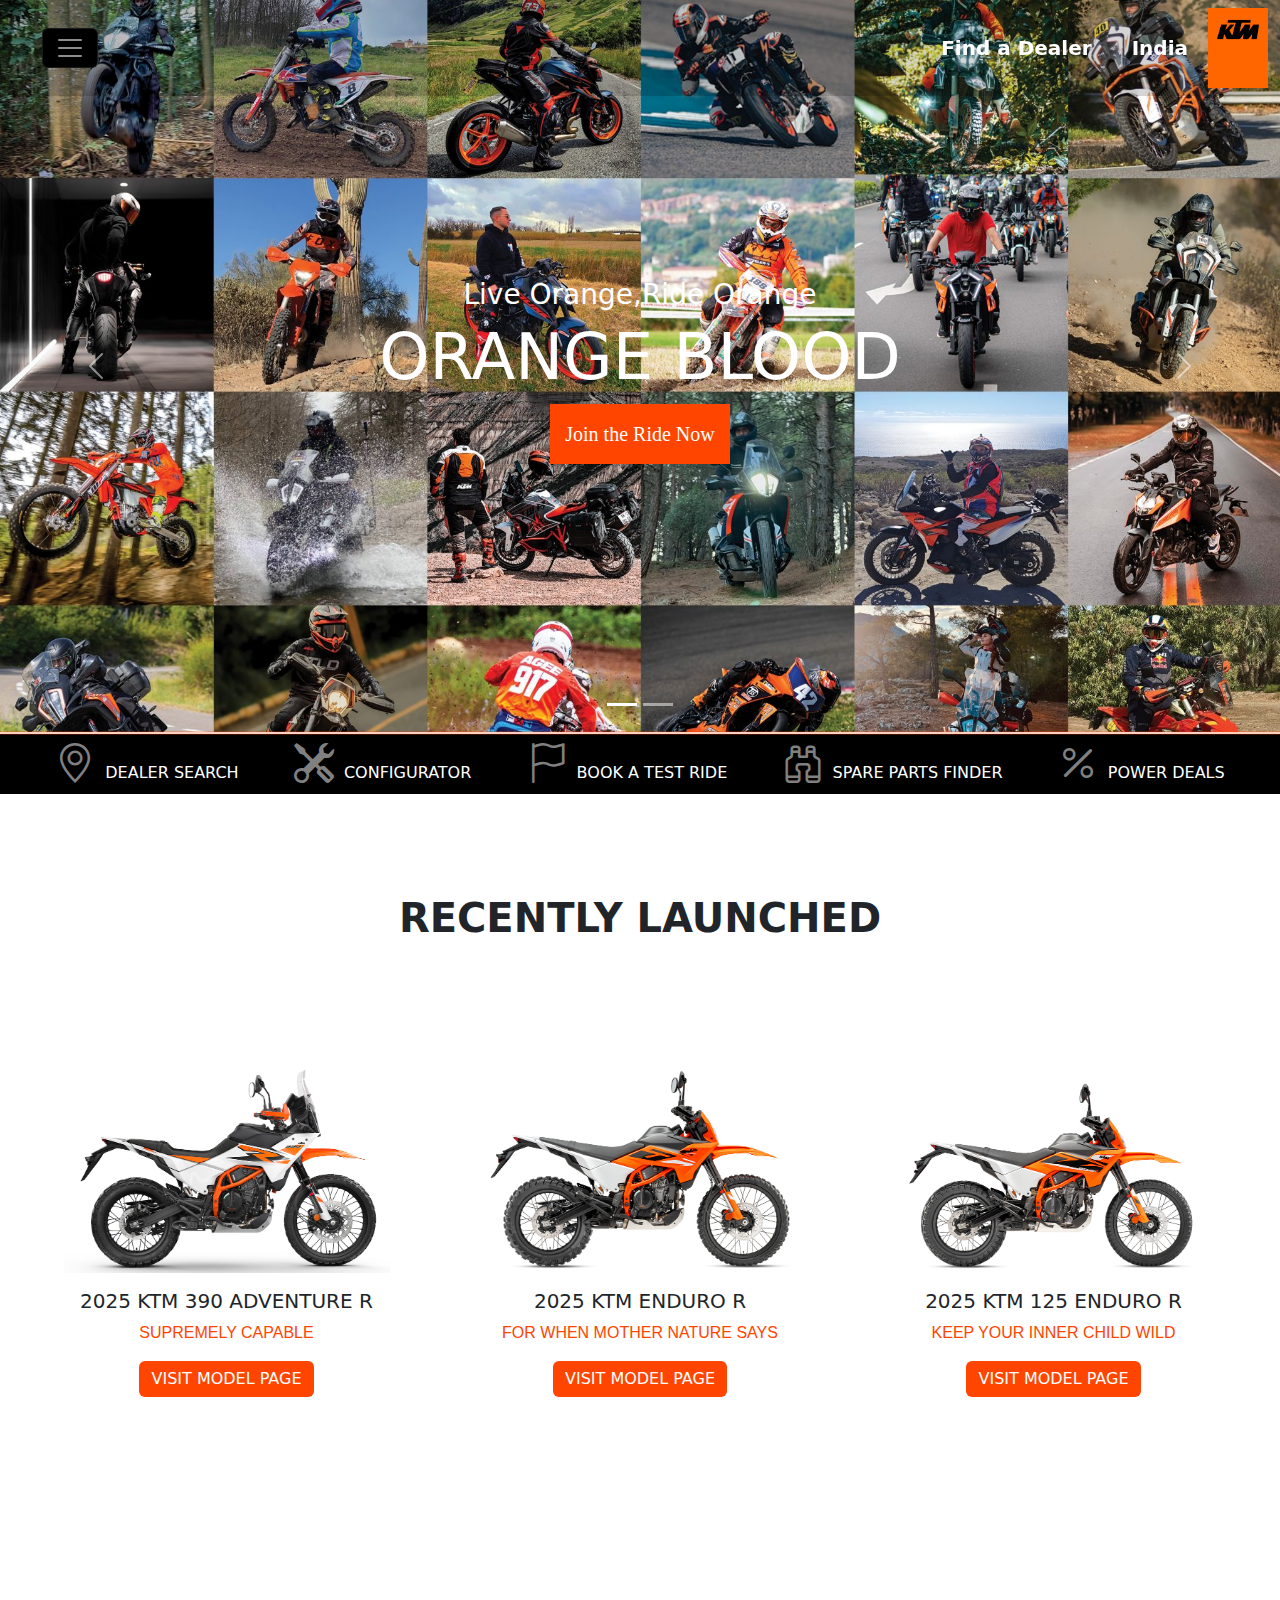
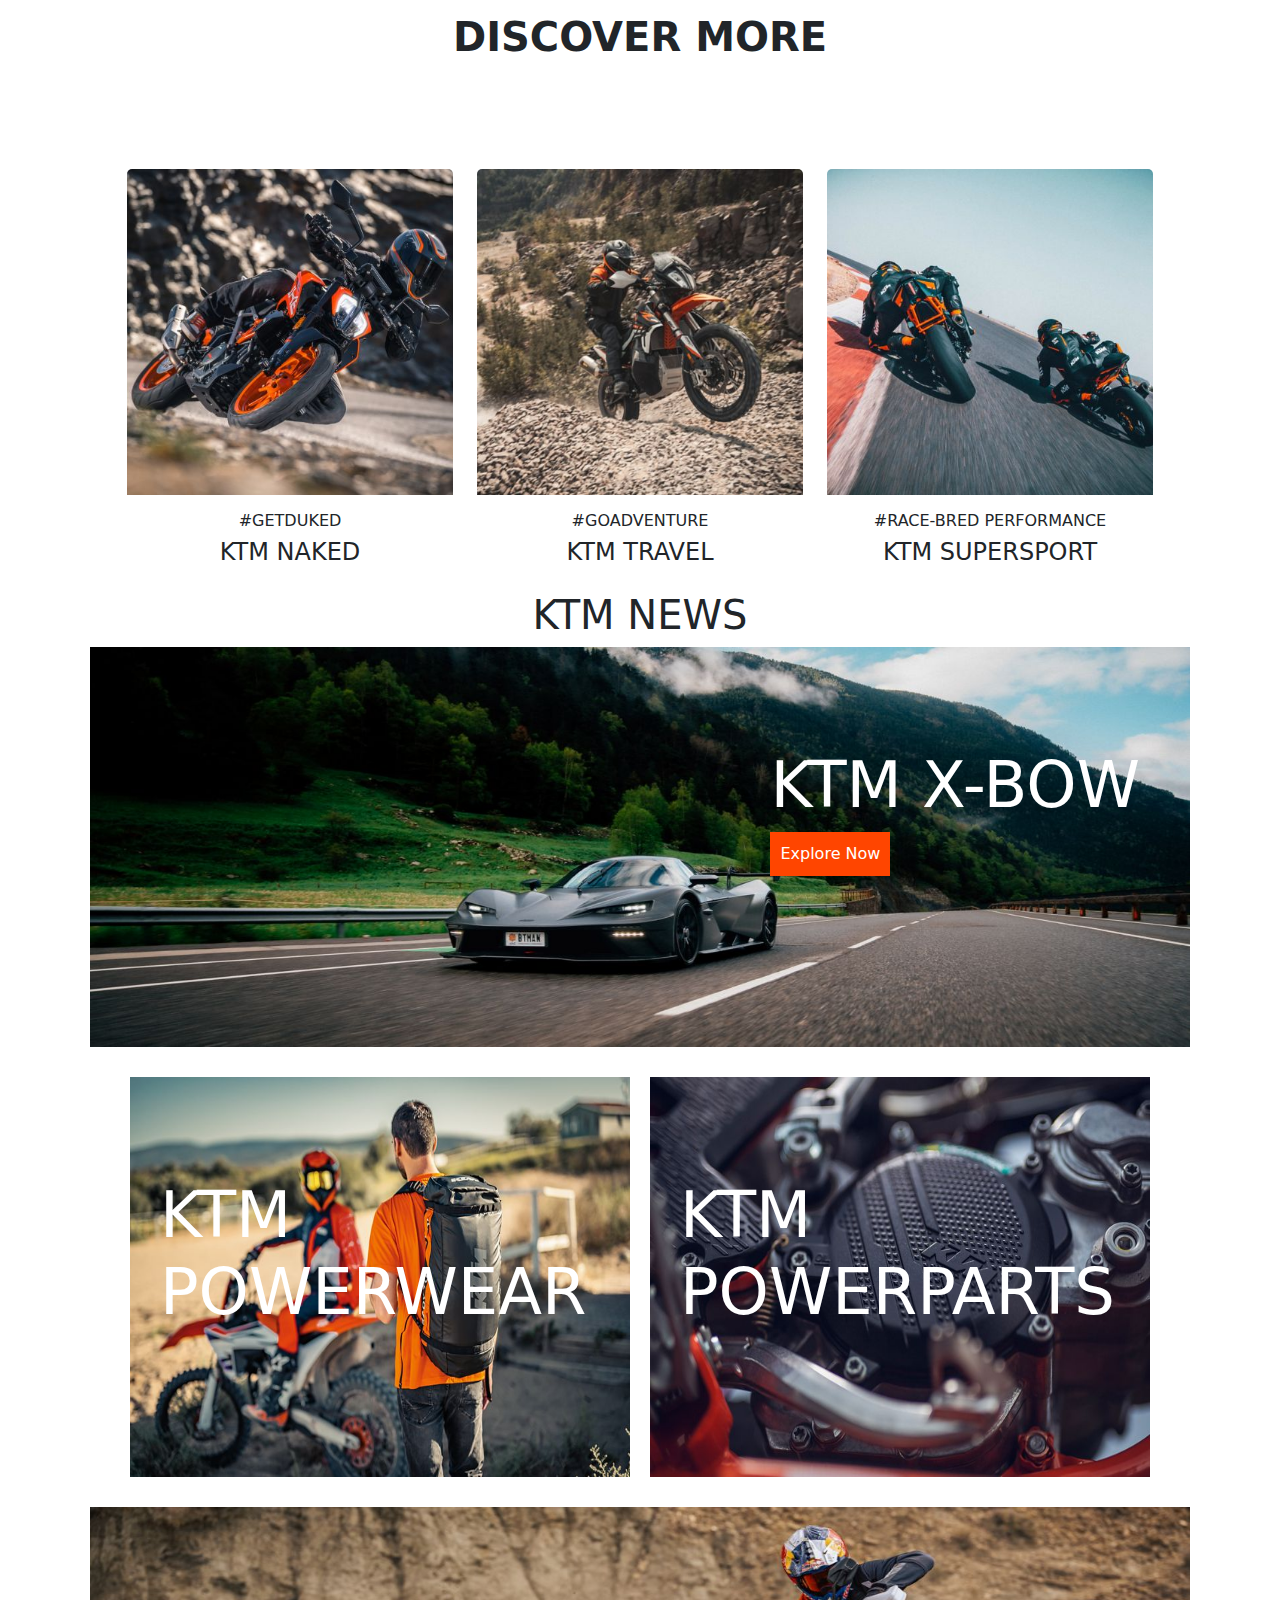
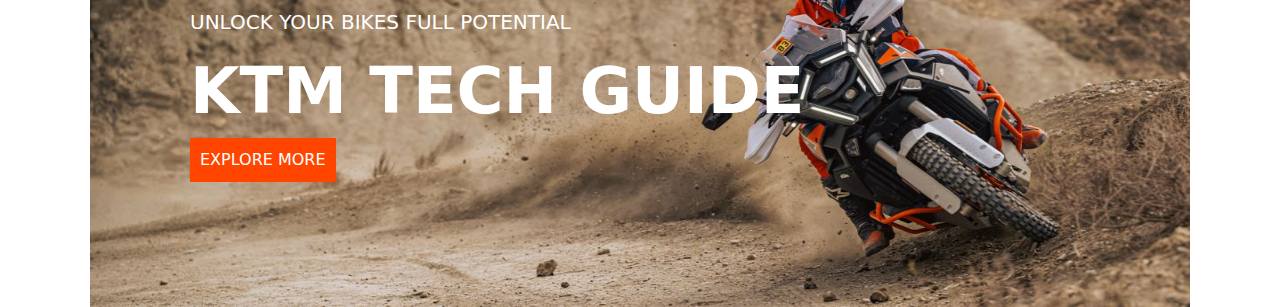
==== sachi/index.html @ 1e5e74bf "Add files via upload" ====
<!DOCTYPE html>
<html lang="en">
<head>
    <meta charset="UTF-8">
    <meta name="viewport" content="width=device-width, initial-scale=1.0">
    <title>Document</title>
    <link rel="stylesheet" href="ktm.css">
    <link rel="stylesheet" href="https://cdn.jsdelivr.net/npm/bootstrap-icons@1.11.3/font/bootstrap-icons.min.css">
    <link href="https://cdn.jsdelivr.net/npm/bootstrap@5.3.3/dist/css/bootstrap.min.css" rel="stylesheet" integrity="sha384-QWTKZyjpPEjISv5WaRU9OFeRpok6YctnYmDr5pNlyT2bRjXh0JMhjY6hW+ALEwIH" crossorigin="anonymous">
</head>
<body>
    <header>
       
        <nav class="navbar navbar-dark  fixed-top">
            <div class="container-fluid">
              <button class="navbar-toggler" type="button" data-bs-toggle="offcanvas" data-bs-target="#offcanvasDarkNavbar" aria-controls="offcanvasDarkNavbar" aria-label="Toggle navigation">
                <span class="navbar-toggler-icon"></span>
              </button>
              <div id="link">
                <a href="">Find a Dealer</a>
                <a href="">India</a>
              <img src="images/navimg.jpg" alt="" height="80px" width="60px">

              </div>
              <div class="offcanvas offcanvas-start text-bg-dark" tabindex="-1" id="offcanvasDarkNavbar" aria-labelledby="offcanvasDarkNavbarLabel">
                <div class="offcanvas-header">
                  <h5 class="offcanvas-title" id="offcanvasDarkNavbarLabel">Dark offcanvas</h5>
                  <button type="button" class="btn-close btn-close-white" data-bs-dismiss="offcanvas" aria-label="Close"></button>
                </div>
                <div class="offcanvas-body">
                  <ul class="navbar-nav justify-content-end flex-grow-1 pe-3">
                    <li class="nav-item">
                      <a class="nav-link active" aria-current="page" href="#">Home</a>
                    </li>
                    <li class="nav-item">
                      <a class="nav-link" href="#">Link</a>
                    </li>
                    <li class="nav-item dropdown">
                      <a class="nav-link dropdown-toggle" href="#" role="button" data-bs-toggle="dropdown" aria-expanded="false">
                        Dropdown
                      </a>
                      <ul class="dropdown-menu dropdown-menu-dark">
                        <li><a class="dropdown-item" href="#">Action</a></li>
                        <li><a class="dropdown-item" href="#">Another action</a></li>
                        <li>
                          <hr class="dropdown-divider">
                        </li>
                        <li><a class="dropdown-item" href="#">Something else here</a></li>
                      </ul>
                    </li>
                  </ul>
                  <form class="d-flex mt-3" role="search">
                    <input class="form-control me-2" type="search" placeholder="Search" aria-label="Search">
                    <button class="btn btn-success" type="submit">Search</button>
                  </form>
                </div>
              </div>
            </div>
          </nav>
          <!-- carousel -->
        <div id="carouselExampleCaptions" class="carousel slide">
            
            <div class="carousel-indicators">
              <button type="button" data-bs-target="#carouselExampleCaptions" data-bs-slide-to="0" class="active" aria-current="true" aria-label="Slide 1"></button>
              <button type="button" data-bs-target="#carouselExampleCaptions" data-bs-slide-to="1" aria-label="Slide 2"></button>
            </div>
            
            <div class="carousel-inner">
              <div class="carousel-item active" data-bs-interval="1000">
                <img src="images/bg1.jfif" class="d-block w-100" alt="...">
                <div class="carousel-caption">
                  <h3>Live Orange,Ride Orange</h3>
                 <h1 id="blood">ORANGE BLOOD</h1>
                 <button>Join the Ride Now</button>
                </div>
              </div>
              <div class="carousel-item" data-bs-interval="1000">
                <img src="images/bg2.jfif" class="d-block w-100" alt="...">
                <div class="carousel-caption">
                  <h3>Take The Long Way Home</h3>
                  <h1 id="blood">KTM 390 ADVENTURE</h1>
                  <button>Book Now</button>
                </div>
              </div>
             
            </div>
            <button class="carousel-control-prev" type="button" data-bs-target="#carouselExampleCaptions" data-bs-slide="prev">
              <span class="carousel-control-prev-icon" aria-hidden="true"></span>
              <span class="visually-hidden">Previous</span>
            </button>
            <button class="carousel-control-next" type="button" data-bs-target="#carouselExampleCaptions" data-bs-slide="next">
              <span class="carousel-control-next-icon" aria-hidden="true"></span>
              <span class="visually-hidden">Next</span>
            </button>
          </div>
          <hr>
          <div class="links">
            <a href=""><i class="bi bi-geo-alt"></i>DEALER SEARCH</a>
            <a href=""><i class="bi bi-tools"></i>CONFIGURATOR</a>
            <a href=""><i class="bi bi-flag"></i>BOOK A TEST RIDE</a>
            <a href=""><i class="bi bi-binoculars"></i>SPARE PARTS FINDER</a>
            <a href=""><i class="bi bi-percent"></i>POWER DEALS</a>
          </div>
    </header>
<section class="cardsection">
    <h1 id="launch">RECENTLY LAUNCHED</h1>
    <div class="row" id="recently">
        <!-- card 1 -->
        <div class="card sm-12 col-md-3 col-lg-4" style="width: 18rem;">
            <img src="images/card1.png" class="card-img-top" alt="...">
            <div class="card-body">
              <h5>2025 KTM 390 ADVENTURE R</h5>
              <p>SUPREMELY CAPABLE</p>
              <a href="#" class="btn btn-primary">VISIT MODEL PAGE</a>
            </div>
          </div>
          <!-- card 2 -->
          <div class="card sm-12 col-md-3 col-lg-4" style="width: 18rem;">
            <img src="images/card2.png" class="card-img-top" alt="...">
            <div class="card-body">
              <h5>2025 KTM ENDURO R</h5>
              <p>FOR WHEN MOTHER NATURE SAYS </p>
              <a href="#" class="btn btn-primary">VISIT MODEL PAGE</a>
            </div>
          </div>
          <!-- card 3 -->
          <div class="card sm-12 col-md-3 col-lg-4" style="width: 18rem;">
            <img src="images/card3.png" class="card-img-top" alt="...">
            <div class="card-body">
              <h5>2025 KTM 125 ENDURO R</h5>
              <p>KEEP YOUR INNER CHILD WILD</p>
              <a href="#" class="btn btn-primary">VISIT MODEL PAGE</a>
            </div>
          </div>
    </div>

    <div id="discover">
        <h1>DISCOVER MORE</h1>
        <div class="row">
            <!-- c1 -->
            <div class="card sm-12 col-md-3 col-lg-4" style="width: 18rem;">
                <img src="images/c1.jfif" class="card-img-top" alt="...">
                <div class="card-body">
                    <h6>#GETDUKED</h6>
                     <h4>KTM NAKED</h4>
                </div>
              </div>
<!-- c2 -->
<div class="card sm-12 col-md-3 col-lg-4" style="width: 18rem;">
    <img src="images/c2.jfif" class="card-img-top" alt="...">
    <div class="card-body">
        <h6>#GOADVENTURE</h6>
        <h4>KTM TRAVEL</h4>
    </div>
  </div>
  <!-- c3 -->
  <div class="card sm-12 col-md-3 col-lg-4" style="width: 18rem;">
    <img src="images/c3.jfif" class="card-img-top" alt="...">
    <div class="card-body">
        <h6>#RACE-BRED PERFORMANCE</h6>
        <h4>KTM SUPERSPORT</h4>
    </div>
  </div>
        </div>
    </div>
</section>
<section class="news">
    <h1>KTM NEWS</h1>
    <div id="bow">
                 <img src="images/newsimg.jfif" alt="" height="400px" width="1100px">
        <div>
            <h2>KTM X-BOW</h2>
            <button id="explore">Explore Now</button>
        </div>
    </div>
        <!--  -->
       <div id="ktm">
        <div class="power">
            <img src="images/nimg2.jfif" alt="" height="400px" width="500px">
            <h1>KTM POWERWEAR</h1>
        </div>
        <div class="power">
            <img src="images/nimg3.jfif" alt="" height="400px" width="500px">
            <h1>KTM POWERPARTS</h1>
        </div>
       </div>
       <div class="news4">

        <img src="images/nimg4.jfif" alt="" height="400px" width="1100px">
        <div>
            <p>UNLOCK YOUR BIKES FULL POTENTIAL</p>
            <h1>KTM TECH GUIDE</h1>
            <button>EXPLORE MORE</button>
        </div>

       </div>
         
    
</section>

    <script src="https://cdn.jsdelivr.net/npm/bootstrap@5.3.3/dist/js/bootstrap.bundle.min.js" integrity="sha384-YvpcrYf0tY3lHB60NNkmXc5s9fDVZLESaAA55NDzOxhy9GkcIdslK1eN7N6jIeHz" crossorigin="anonymous"></script>
</body>
</html>
---- sachi/ktm.css ----
*{
    margin: 0;
    padding: 0;
    box-sizing: border-box;
}
header{
    position: relative;
}
#link{
    display: flex;
    text-decoration: none;
    justify-content: center;
    align-items: center;
}
#link a{
    color: #fff;
    text-decoration: none;
    margin: 20px;
    font-weight: 600;
    font-size: 20px;
}
header nav{
    background-color:rgba(0, 0, 0, 0.156) !important;
}
.navbar-toggler-icon{
    color:orangered !important; 
    font-weight: 600 !important;
}
.navbar-toggler{
    background-color: #000 !important;
    margin-left: 30px;
}
.carousel-caption{
    justify-content: center;
    align-items: center;
    display: flex !important;
    text-align: center;
    flex-direction: column;
    top: 30px !important;  
}
#blood{
    font-size: 4em;
}
.carousel-caption button{
    background-color:orangered !important;
    padding: 15px;
    border: none;
    font-family:Cambria, Cochin, Georgia, Times, 'Times New Roman', serif;
    color: white;
    font-size: 20px;
}
header hr{
   border: 2px solid orangered;
   margin-top: -1px;
}
.links a{
    text-decoration: none;
    color: white;
}
.links{
    display: flex;
    justify-content: space-evenly;
    background-color: black;
    text-align: center;
    padding: 0px;
    margin-top: -17px;
}
.bi{
    color:gray !important;
    font-size: 40px;
    padding-right: 10px;
}
#recently{
    display: flex;
    justify-content: space-evenly;
}
.card{
    width: 350px !important;
    text-align: center;
    border: none !important;
    margin-top: 100px !important;
}
#recently .card p{
    color: orangered;
    font-family: Arial, Helvetica, sans-serif;
}
#launch{
    text-align: center;
    font-weight: 700;
}
#recently .card .btn{
    background-color: orangered !important;
    border: none;
}
 #recently .card:hover{
    box-shadow: 1px 1px 6px gray,-1px -1px 6px gray;
}
#recently .card .btn:hover{
    background-color: white !important;
    color: orangered;
    border: 1px solid orangered;
}
.cardsection{
    display: flex;
    flex-direction: column;
    margin-top: 100px;
}
#discover{
    text-align: center;
display: flex;
flex-direction: column;
justify-content: center;
align-items: center;
margin-top: 200px;
}
#discover h1{
font-weight: 700;

}
.news{
    display: flex;
    justify-content: center;
    flex-direction: column;
    align-items: center;
}
#bow{
    position: relative;
}
#bow div {
    position: absolute;
    top: 100px;
    right: 50px;
    /* font-size: 4em; */
    color: white;
}
#explore{
    padding: 10px;
    background-color: orangered;
    border: none;
    font-size: 1em !important;
    color: white;
    
}
#bow h2{
    font-size: 4em;
}
#ktm{
    display: flex;
   margin: 20px;
   justify-content: space-evenly;
   
}
#ktm div{
    margin: 10px;
}
.power{
    position: relative;
}
.power h1{
    position: absolute;
    top: 100px;
    left: 30px;
    font-size: 4em;
    color: white;
}
.news4{
    position: relative;
}
.news4 div{
    position: absolute;
    top: 100px;
    left: 100px;
}
.news4 button{
    background-color: orangered;
    border: none;
    padding: 10px;
    color: white;
}
.news4 h1{
    font-size: 4em;
    font-weight: 700;
    color: #fff;
}
.news4 p{
    color: #fff;
    font-size: 20px;
    font-weight: 400;
}
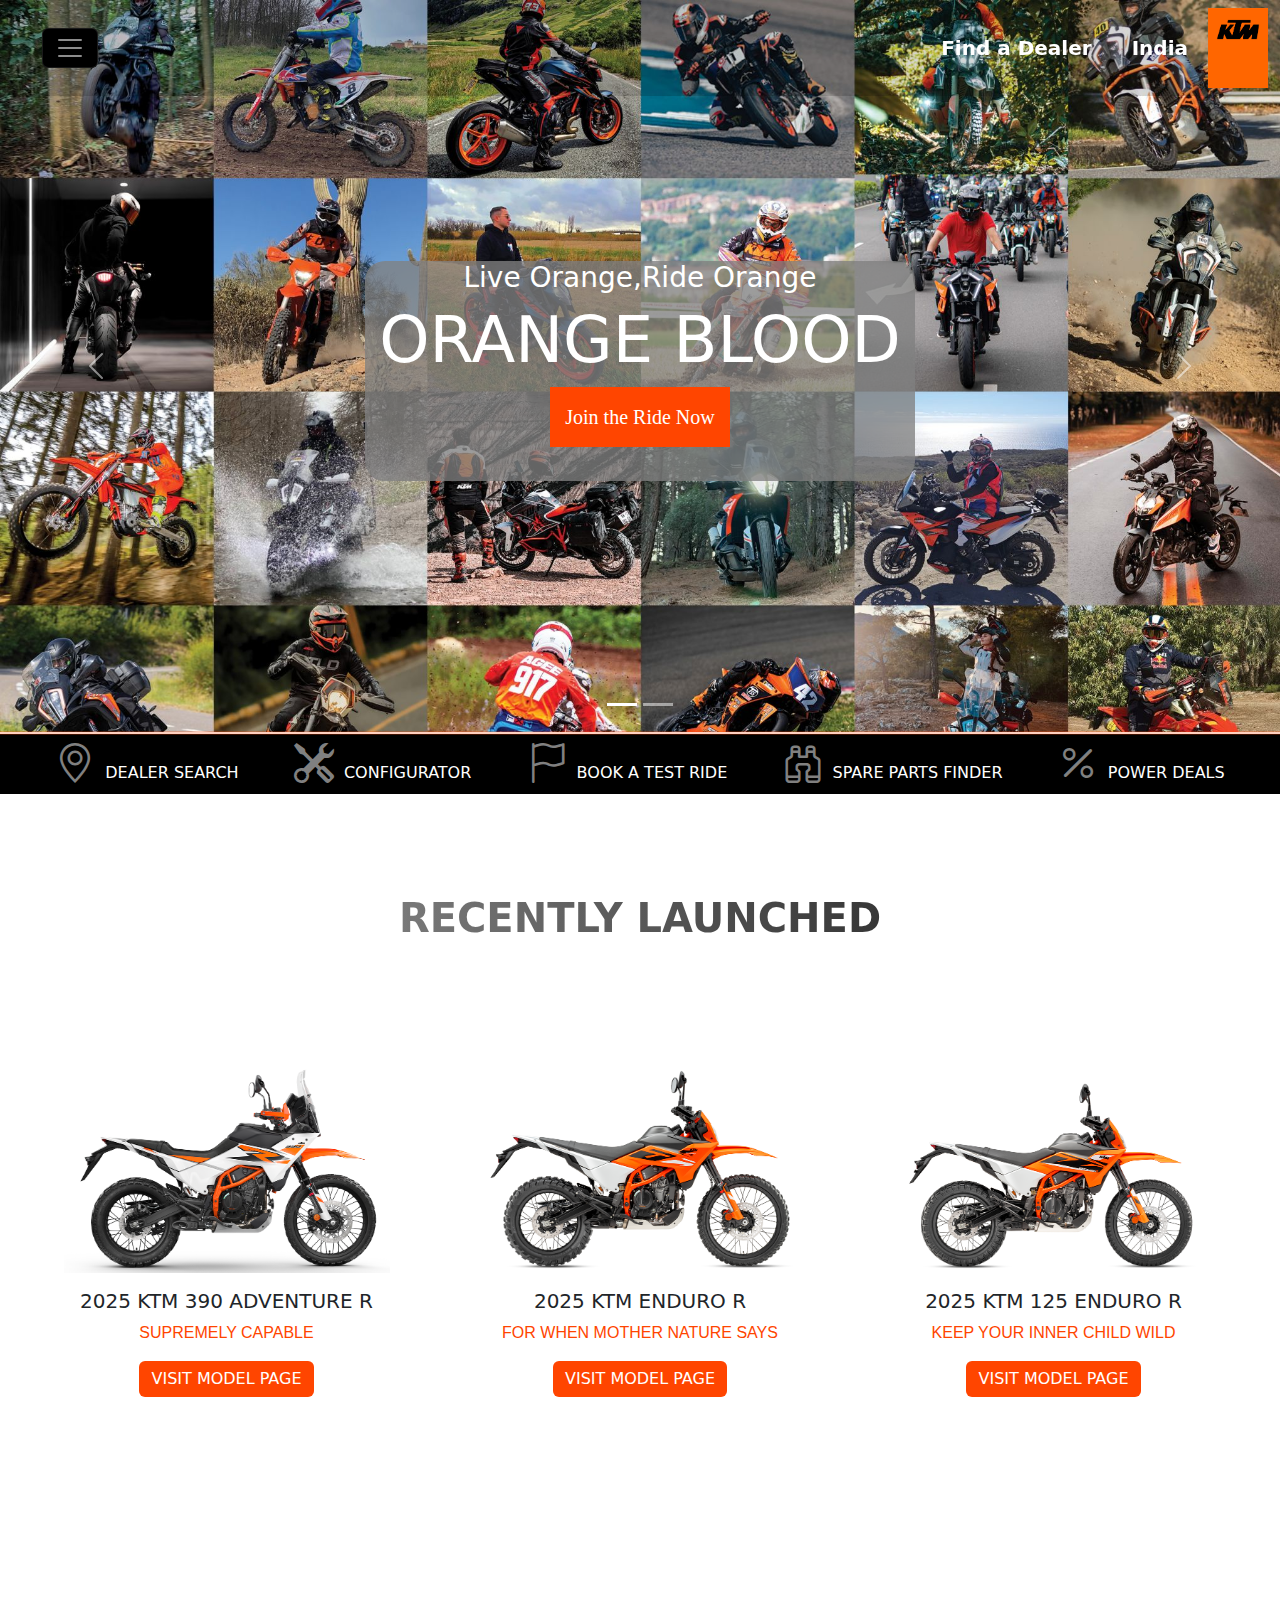
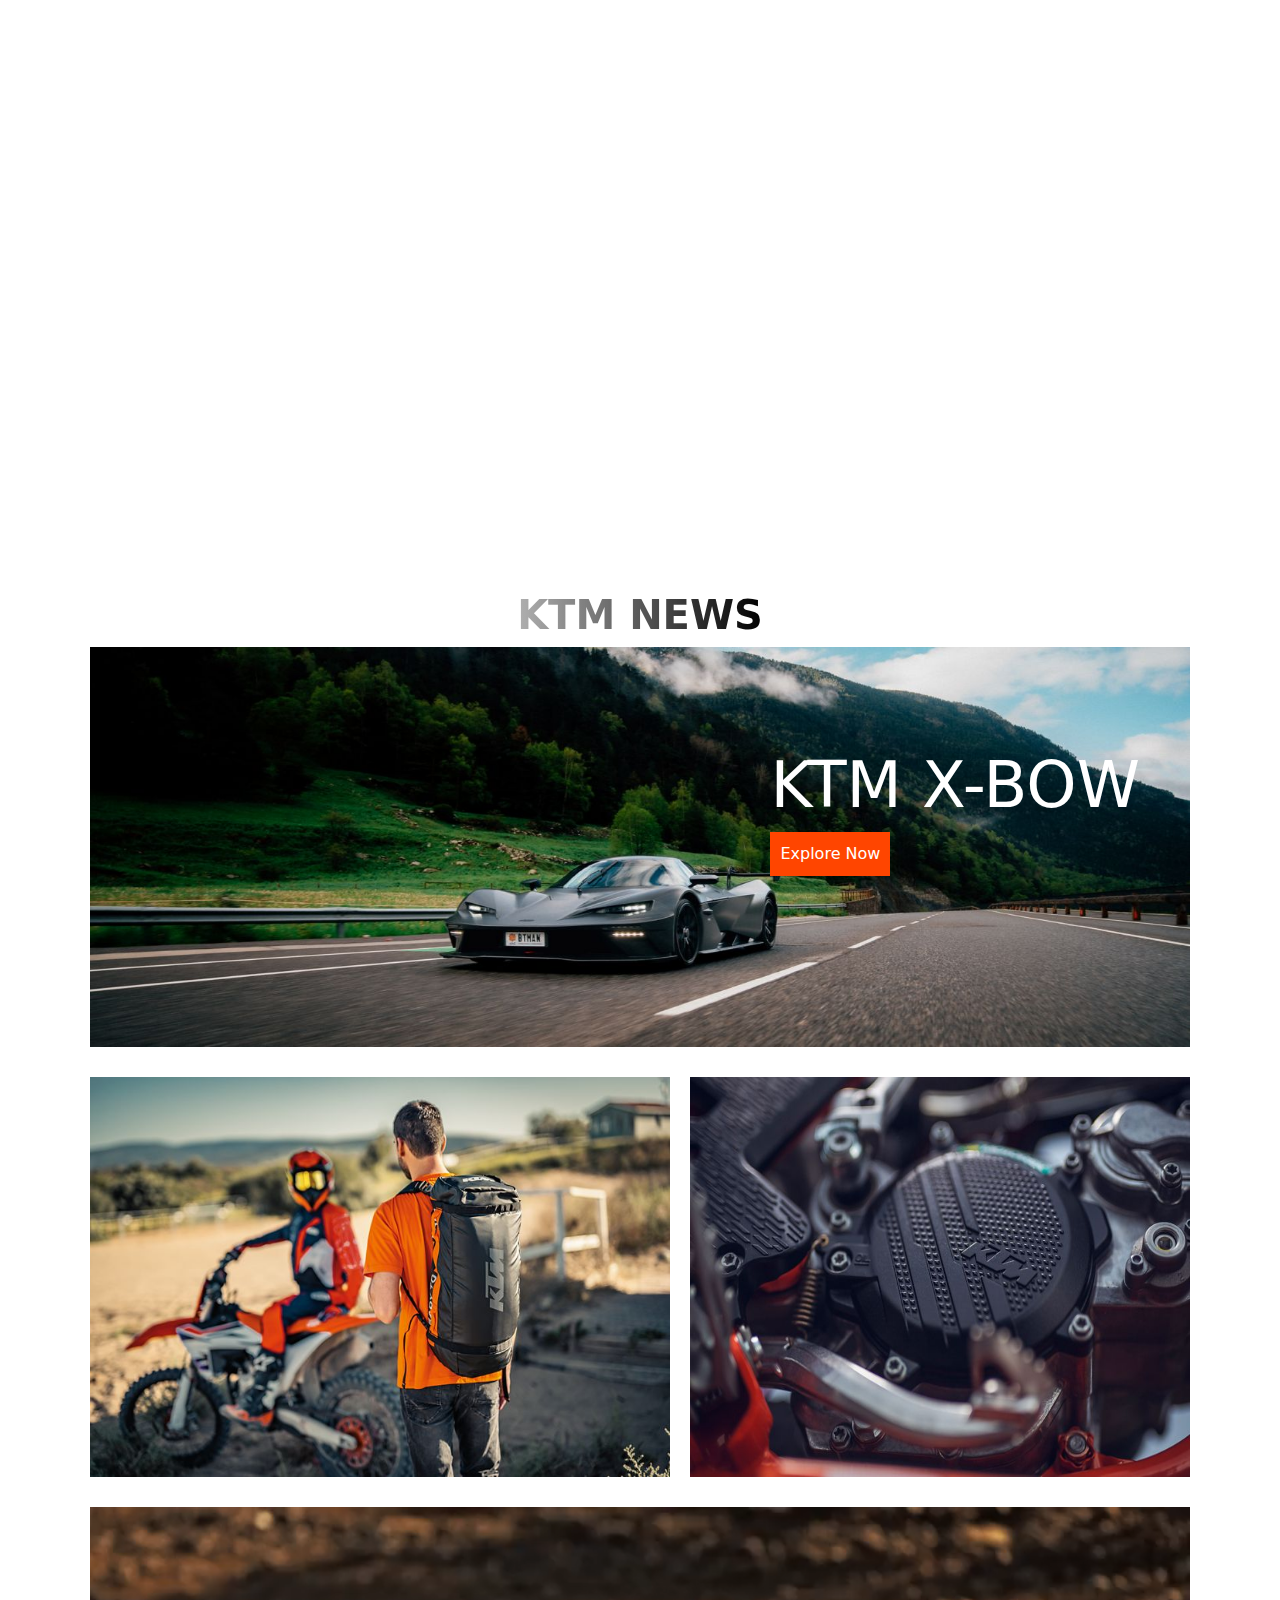
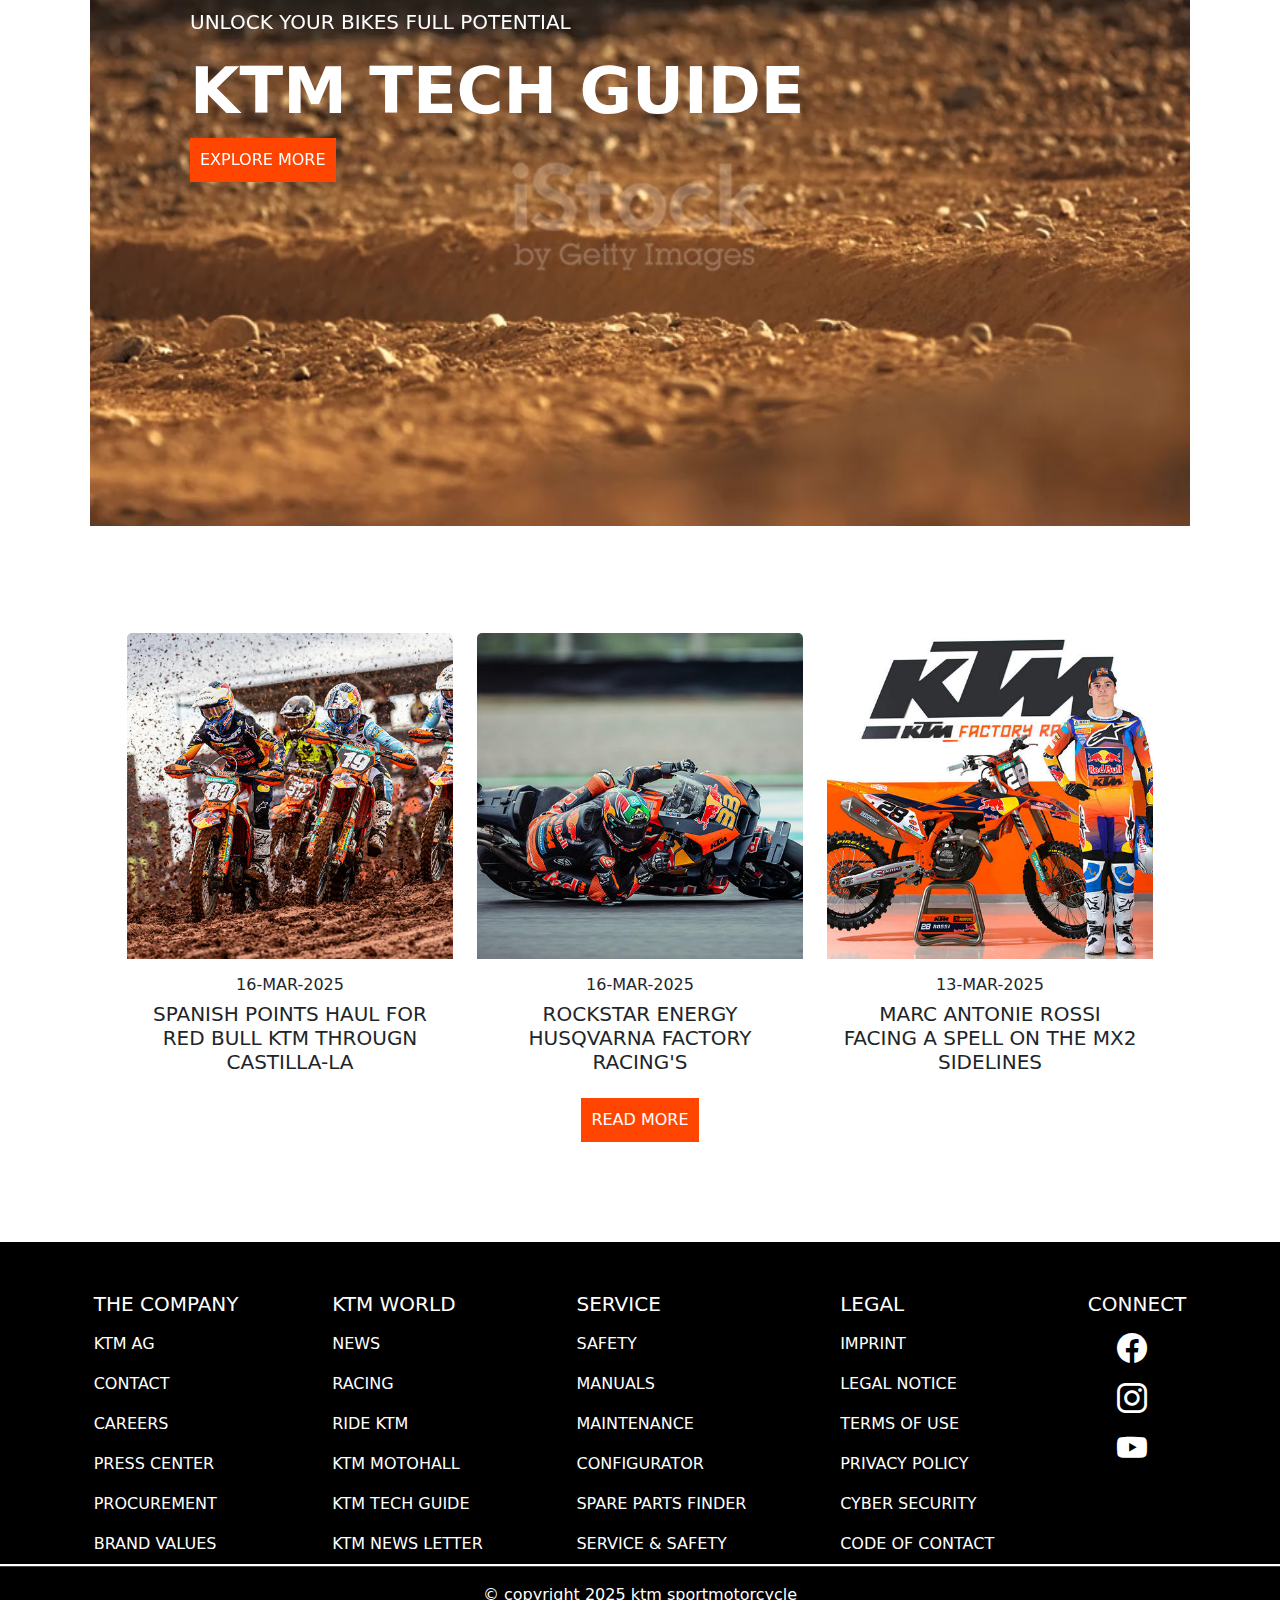
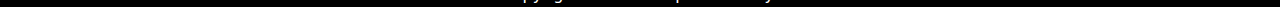
==== commit ab8877e5: "Add files via upload" ====
--- a/sachi/index.html
+++ b/sachi/index.html
@@ -5,6 +5,7 @@
     <meta name="viewport" content="width=device-width, initial-scale=1.0">
     <title>Document</title>
     <link rel="stylesheet" href="ktm.css">
+    <script src="https://code.jquery.com/jquery-3.6.0.min.js"></script>
     <link rel="stylesheet" href="https://cdn.jsdelivr.net/npm/bootstrap-icons@1.11.3/font/bootstrap-icons.min.css">
     <link href="https://cdn.jsdelivr.net/npm/bootstrap@5.3.3/dist/css/bootstrap.min.css" rel="stylesheet" integrity="sha384-QWTKZyjpPEjISv5WaRU9OFeRpok6YctnYmDr5pNlyT2bRjXh0JMhjY6hW+ALEwIH" crossorigin="anonymous">
 </head>
@@ -68,10 +69,13 @@
             <div class="carousel-inner">
               <div class="carousel-item active" data-bs-interval="1000">
                 <img src="images/bg1.jfif" class="d-block w-100" alt="...">
-                <div class="carousel-caption">
-                  <h3>Live Orange,Ride Orange</h3>
-                 <h1 id="blood">ORANGE BLOOD</h1>
-                 <button>Join the Ride Now</button>
+                <div class="carousel-caption" id="main">
+                  <div>
+                    <h3>Live Orange,Ride Orange</h3>
+                    <h1 id="blood" class="shake">ORANGE BLOOD</h1>
+                    <button id="Join">Join the Ride Now</button>
+                  </div>
+                  
                 </div>
               </div>
               <div class="carousel-item" data-bs-interval="1000">
@@ -79,7 +83,7 @@
                 <div class="carousel-caption">
                   <h3>Take The Long Way Home</h3>
                   <h1 id="blood">KTM 390 ADVENTURE</h1>
-                  <button>Book Now</button>
+                  <button id="book">Book Now</button>
                 </div>
               </div>
              
@@ -135,11 +139,11 @@
     </div>
 
     <div id="discover">
-        <h1>DISCOVER MORE</h1>
+        <h1 id="launch">DISCOVER MORE</h1>
         <div class="row">
             <!-- c1 -->
             <div class="card sm-12 col-md-3 col-lg-4" style="width: 18rem;">
-                <img src="images/c1.jfif" class="card-img-top" alt="...">
+                <img src="images/c1.jfif" class="card-img-top" alt="..." >
                 <div class="card-body">
                     <h6>#GETDUKED</h6>
                      <h4>KTM NAKED</h4>
@@ -165,28 +169,29 @@
     </div>
 </section>
 <section class="news">
-    <h1>KTM NEWS</h1>
+    <h1 id="launch">KTM NEWS</h1>
     <div id="bow">
                  <img src="images/newsimg.jfif" alt="" height="400px" width="1100px">
         <div>
-            <h2>KTM X-BOW</h2>
+            <h2 class="wobble">KTM X-BOW</h2>
             <button id="explore">Explore Now</button>
         </div>
     </div>
         <!--  -->
        <div id="ktm">
         <div class="power">
-            <img src="images/nimg2.jfif" alt="" height="400px" width="500px">
-            <h1>KTM POWERWEAR</h1>
+            <img src="images/nimg2.jfif" alt="" height="400px" width="580px">
+            <h1 class="parts">KTM POWERWEAR</h1>
         </div>
         <div class="power">
             <img src="images/nimg3.jfif" alt="" height="400px" width="500px">
-            <h1>KTM POWERPARTS</h1>
+            <h1 class="parts">KTM POWERPARTS</h1>
         </div>
        </div>
        <div class="news4">
 
-        <img src="images/nimg4.jfif" alt="" height="400px" width="1100px">
+        <!-- <img src="images/nimg4.jfif" alt="" height="400px" width="1100px"> -->
+         <video src="images/bike v.mp4" autoplay loop muted width="1100px"></video>
         <div>
             <p>UNLOCK YOUR BIKES FULL POTENTIAL</p>
             <h1>KTM TECH GUIDE</h1>
@@ -194,10 +199,85 @@
         </div>
 
        </div>
-         
-    
+         <!--  -->
+       <div class="row" id="read">
+        <div class="card sm-12 col-md-3 col-lg-4" style="width: 18rem;">
+          <img src="images/img1.jfif" class="card-img-top wave" alt="..." >
+          <div class="card-body">
+            <h6>16-MAR-2025</h6>
+          <h5>SPANISH POINTS HAUL FOR RED BULL KTM THROUGN CASTILLA-LA</h5>
+          </div>
+        </div>
+        <!--  -->
+        <div class="card sm-12 col-md-3 col-lg-4" style="width: 18rem;">
+          <img src="images/img2.jfif" class="card-img-top wave" alt="...">
+          <div class="card-body">
+            <h6>16-MAR-2025</h6>
+            <h5>ROCKSTAR ENERGY HUSQVARNA FACTORY RACING'S </h5>
+          </div>
+        </div>
+        <!--  -->
+        <div class="card sm-12 col-md-3 col-lg-4" style="width: 18rem;">
+          <img src="images/img3.jfif" class="card-img-top wave" alt="...">
+          <div class="card-body">
+           <h6>13-MAR-2025</h6>
+           <h5>MARC ANTONIE ROSSI FACING A SPELL ON THE MX2 SIDELINES</h5>
+          </div>
+        </div>
+       </div>
+         <button id="explore">READ MORE</button>
 </section>
-
+<footer>
+  <div>
+    <h2>THE COMPANY</h2>
+    <a href="">KTM AG</a>
+    <a href="">CONTACT</a>
+    <a href="">CAREERS</a>
+    <a href="">PRESS CENTER</a>
+    <a href="">PROCUREMENT</a>
+    <a href="">BRAND VALUES</a>
+  </div>
+  <div>
+    <h2>KTM WORLD</h2>
+    <a href="">NEWS</a>
+    <a href="">RACING</a>
+    <a href="">RIDE KTM</a>
+    <a href="">KTM MOTOHALL</a>
+    <a href="">KTM TECH GUIDE</a>
+    <a href="">KTM NEWS LETTER</a>
+  </div>
+  <div>
+    <h2>SERVICE</h2>
+    <a href="">SAFETY</a>
+    <a href="">MANUALS</a>
+    <a href="">MAINTENANCE</a>
+    <a href="">CONFIGURATOR</a>
+    <a href="">SPARE PARTS FINDER</a>
+    <a href="">SERVICE & SAFETY</a>
+  </div>
+  <div>
+    <h2>LEGAL</h2>
+    <a href="">IMPRINT</a>
+    <a href="">LEGAL NOTICE</a>
+    <a href="">TERMS OF USE</a>
+    <a href="">PRIVACY POLICY</a>
+    <a href="">CYBER SECURITY</a>
+    <a href="">CODE OF CONTACT</a>
+  </div>
+  <div class="contact">
+    <h2>CONNECT</h2>
+    <a href="" class="bi bi-facebook"></a>
+    <a href="" class="bi bi-instagram"></a>
+    <a href="" class="bi bi-youtube"></a>
+  </div>
+  
+</footer>
+
+<div class="copyright">
+  <hr>
+  <p>&copy copyright 2025 ktm sportmotorcycle</p>
+</div>
+<script src="ktm.js"></script>
     <script src="https://cdn.jsdelivr.net/npm/bootstrap@5.3.3/dist/js/bootstrap.bundle.min.js" integrity="sha384-YvpcrYf0tY3lHB60NNkmXc5s9fDVZLESaAA55NDzOxhy9GkcIdslK1eN7N6jIeHz" crossorigin="anonymous"></script>
 </body>
 </html>--- a/sachi/ktm.css
+++ b/sachi/ktm.css
@@ -36,7 +36,8 @@
     display: flex !important;
     text-align: center;
     flex-direction: column;
-    top: 30px !important;  
+    top: 30px !important; 
+   
 }
 #blood{
     font-size: 4em;
@@ -87,13 +88,16 @@
 #launch{
     text-align: center;
     font-weight: 700;
+    background: linear-gradient(to right,rgba(128, 128, 128, 0.623),black);
+    -webkit-background-clip: text;
+    -webkit-text-fill-color: transparent;
 }
 #recently .card .btn{
     background-color: orangered !important;
     border: none;
 }
  #recently .card:hover{
-    box-shadow: 1px 1px 6px gray,-1px -1px 6px gray;
+    box-shadow: 0px 0px 8px rgba(128, 128, 128, 0.486),-0px -0px 8px rgba(128, 128, 128, 0.281);
 }
 #recently .card .btn:hover{
     background-color: white !important;
@@ -109,9 +113,10 @@
     text-align: center;
 display: flex;
 flex-direction: column;
-justify-content: center;
+justify-content: space-evenly;
 align-items: center;
 margin-top: 200px;
+
 }
 #discover h1{
 font-weight: 700;
@@ -186,4 +191,102 @@
     color: #fff;
     font-size: 20px;
     font-weight: 400;
+}
+footer{
+    display: flex;
+    justify-content: space-evenly;
+    background-color: black;
+    margin-top: 100px;
+}
+footer a{
+    display: block;
+    text-decoration: none;
+    color: #fff;
+    line-height: 40px;
+}
+.contact {
+    display: flex;
+    flex-direction: column;
+}
+.contact a{
+    display: inline-block;
+    font-size: 30px;
+    line-height: 50px;
+    text-align: center;
+}
+footer h2{
+    color: #fff;
+    font-size: 20px;
+}
+footer div{
+    margin-top: 50px;
+}
+.copyright{
+    background-color: #000;
+    color: #fff;
+    text-align: center;
+    margin-top: -14px;
+}
+#read{
+    display: flex;
+    justify-content: space-evenly;
+}
+
+#discover {
+    opacity: 0;
+    transform: translateX(-300px);
+    transition: all 0.7s ease-out;
+    transition-delay: 0.2s;
+  }
+  
+ .scroll-animation {
+    opacity: 1 !important;
+    transform: translateX(0) !important;
+  }
+
+  
+  .shake {
+    animation: shake 0.5s ease-in-out ;
+}
+  
+@keyframes shake {
+    0% { transform: translateX(0); }
+    25% { transform: translateX(-10px); }
+    50% { transform: translateX(10px); }
+    75% { transform: translateX(-10px); }
+    100% { transform: translateX(0); }
+}
+.parts{
+    opacity: 0;
+    transform: translateX(300px);
+    transition: all 0.7s ease-out;
+    transition-delay: 0.2s;
+}
+@keyframes wobble {
+    0%, 100% { transform: rotate(0deg); }
+    25% { transform: rotate(15deg); }
+    50% { transform: rotate(-15deg); }
+    75% { transform: rotate(5deg); }
+}
+.wobble {
+    animation: wobble 1s ease-in-out 1;
+}
+@keyframes wave {
+    0% { transform: translateY(0); }
+    25% { transform: translateY(-10px); }
+    50% { transform: translateY(0); }
+    75% { transform: translateY(10px); }
+    100% { transform: translateY(0); }
+}
+.wave {
+    animation: wave 2s ease-in-out infinite;
+}
+footer .bi{
+    color: #fff !important;
+}
+#main div{
+    background-color:rgba(128, 128, 128, 0.781);
+    width: 550px;
+    height: 220px;
+    border-radius: 20px;
 }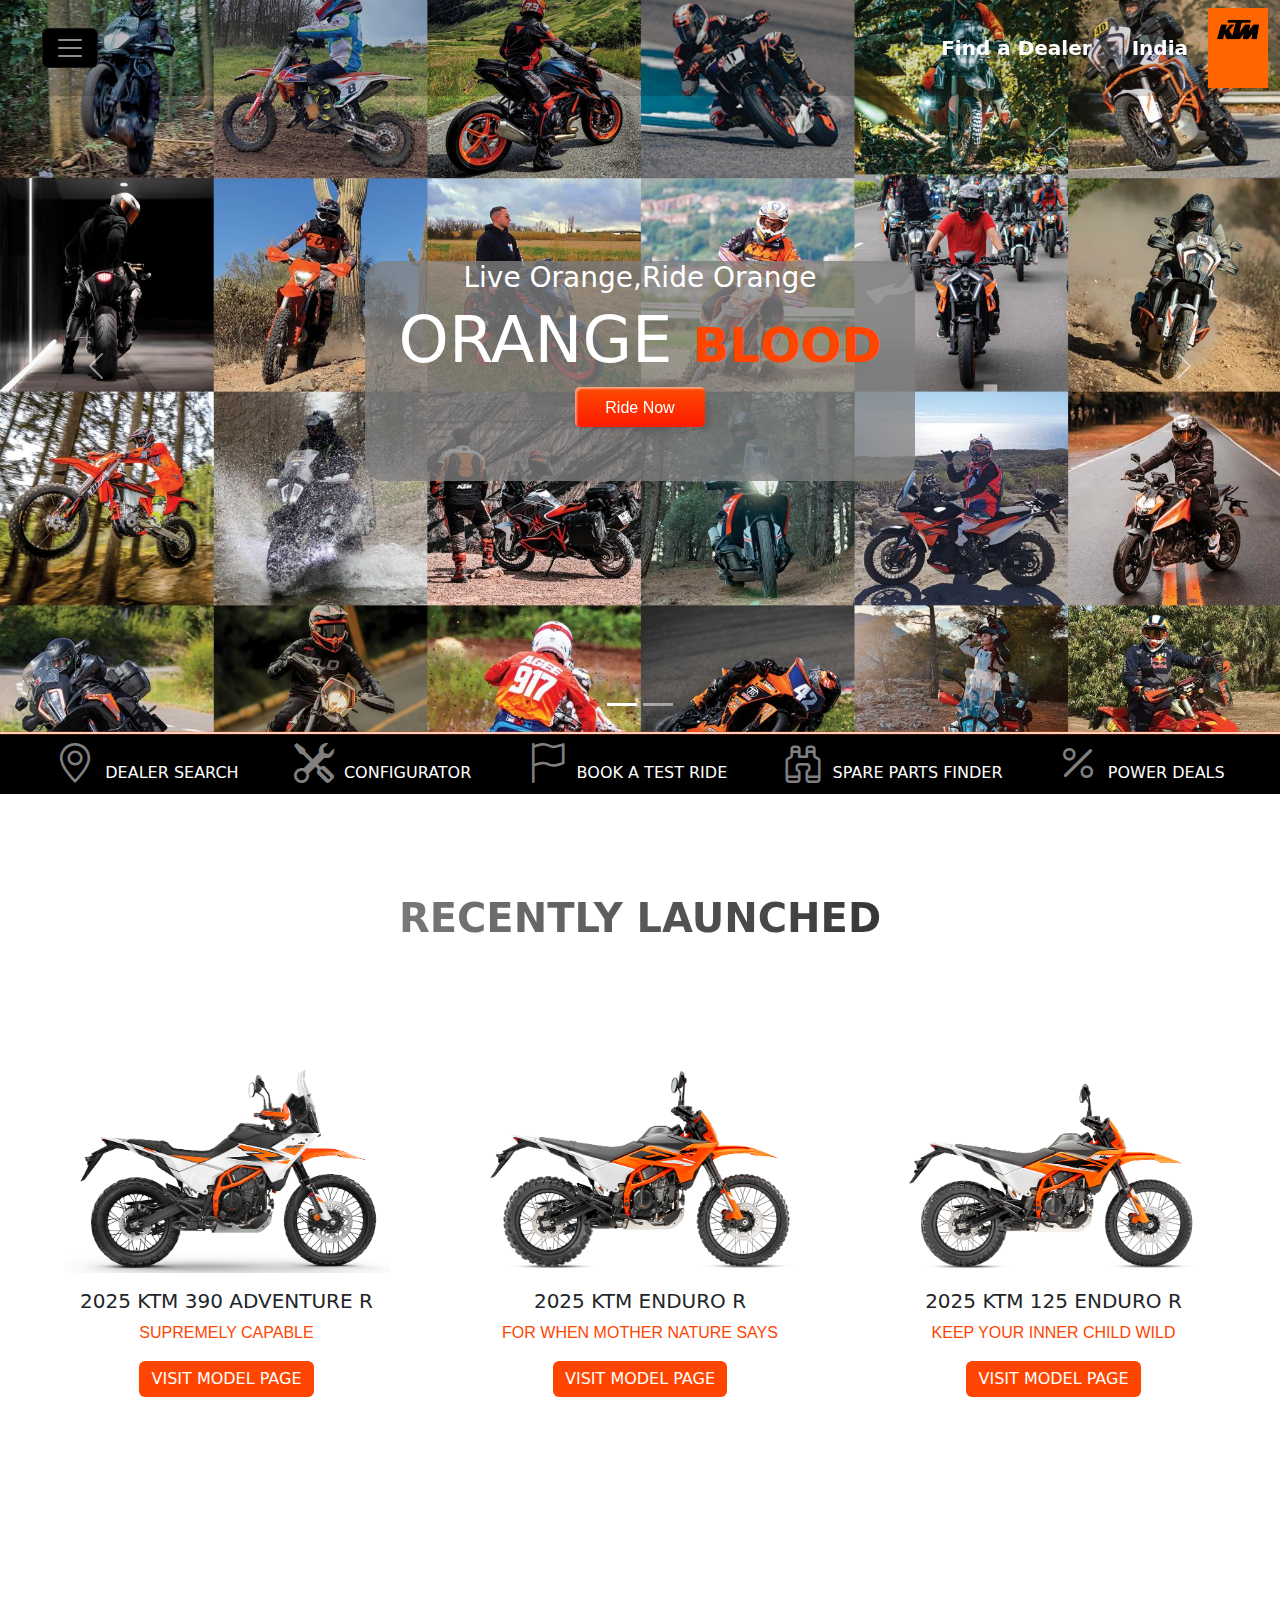
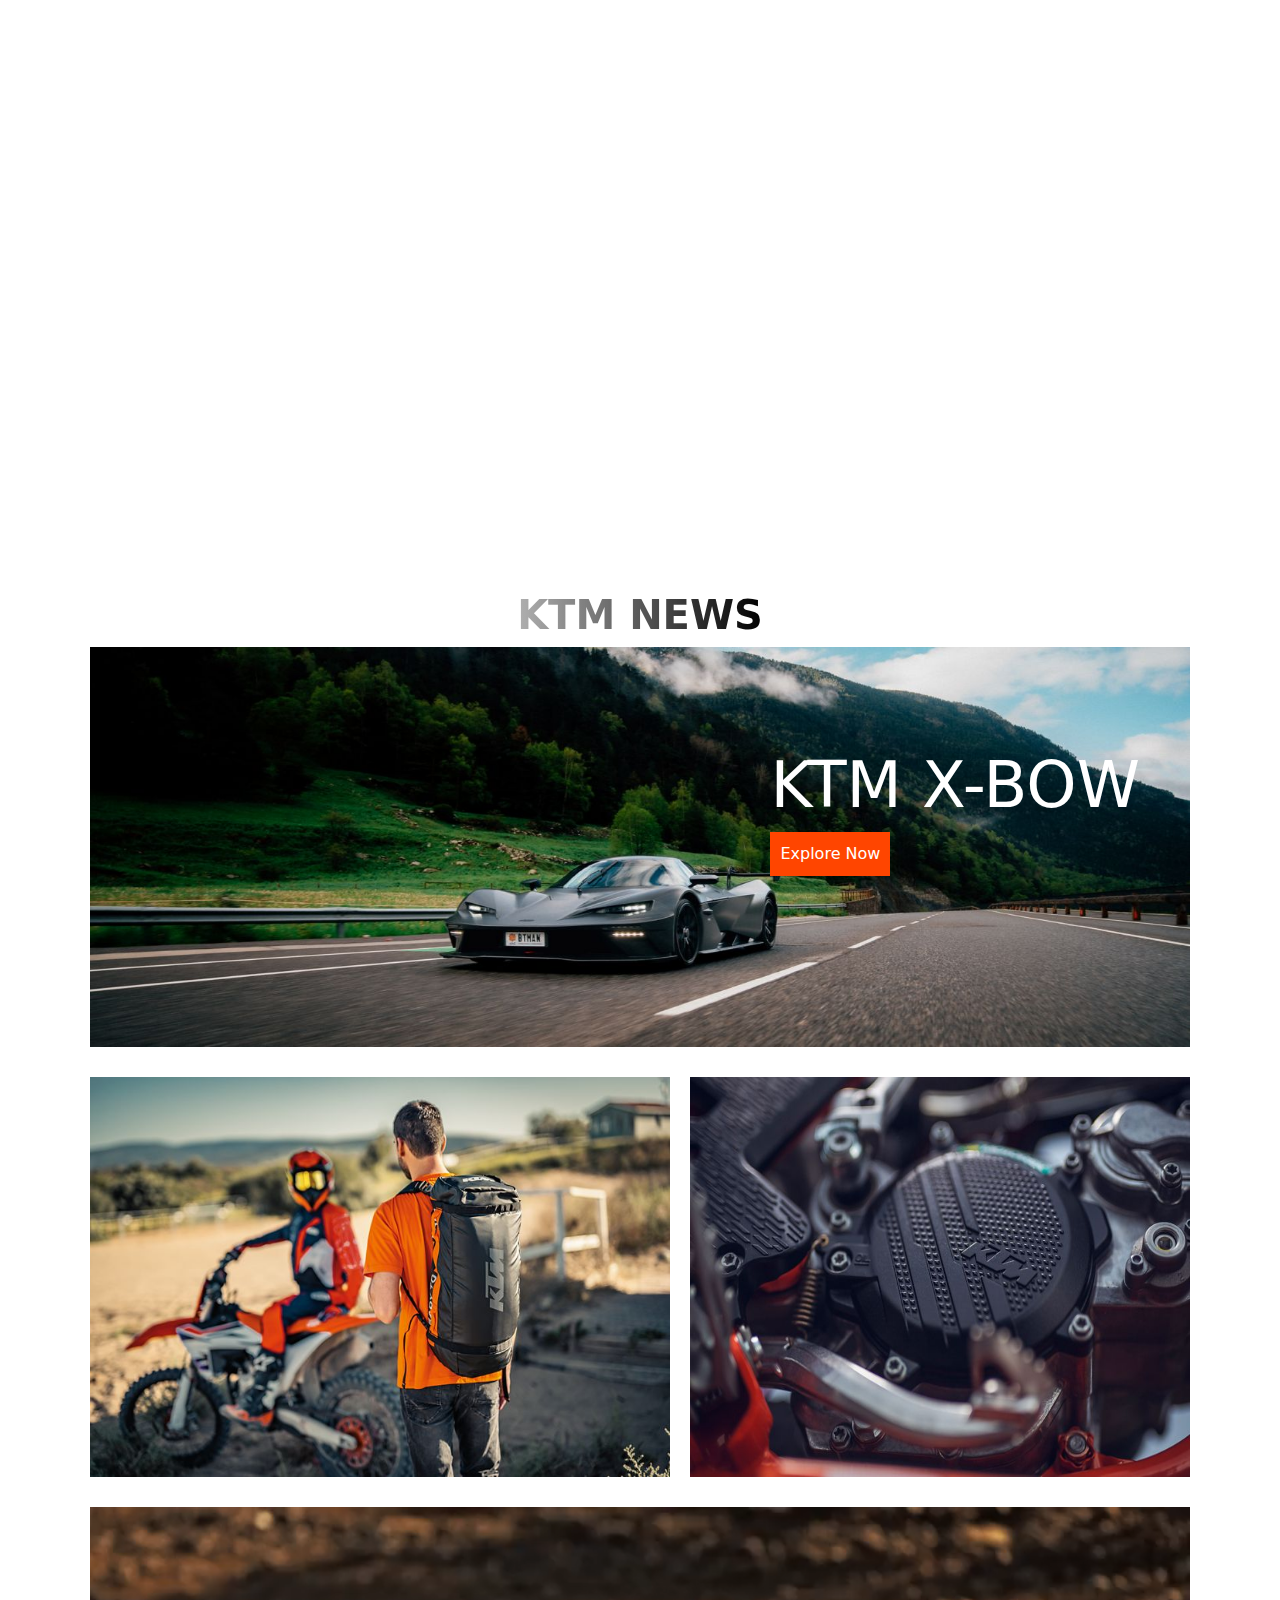
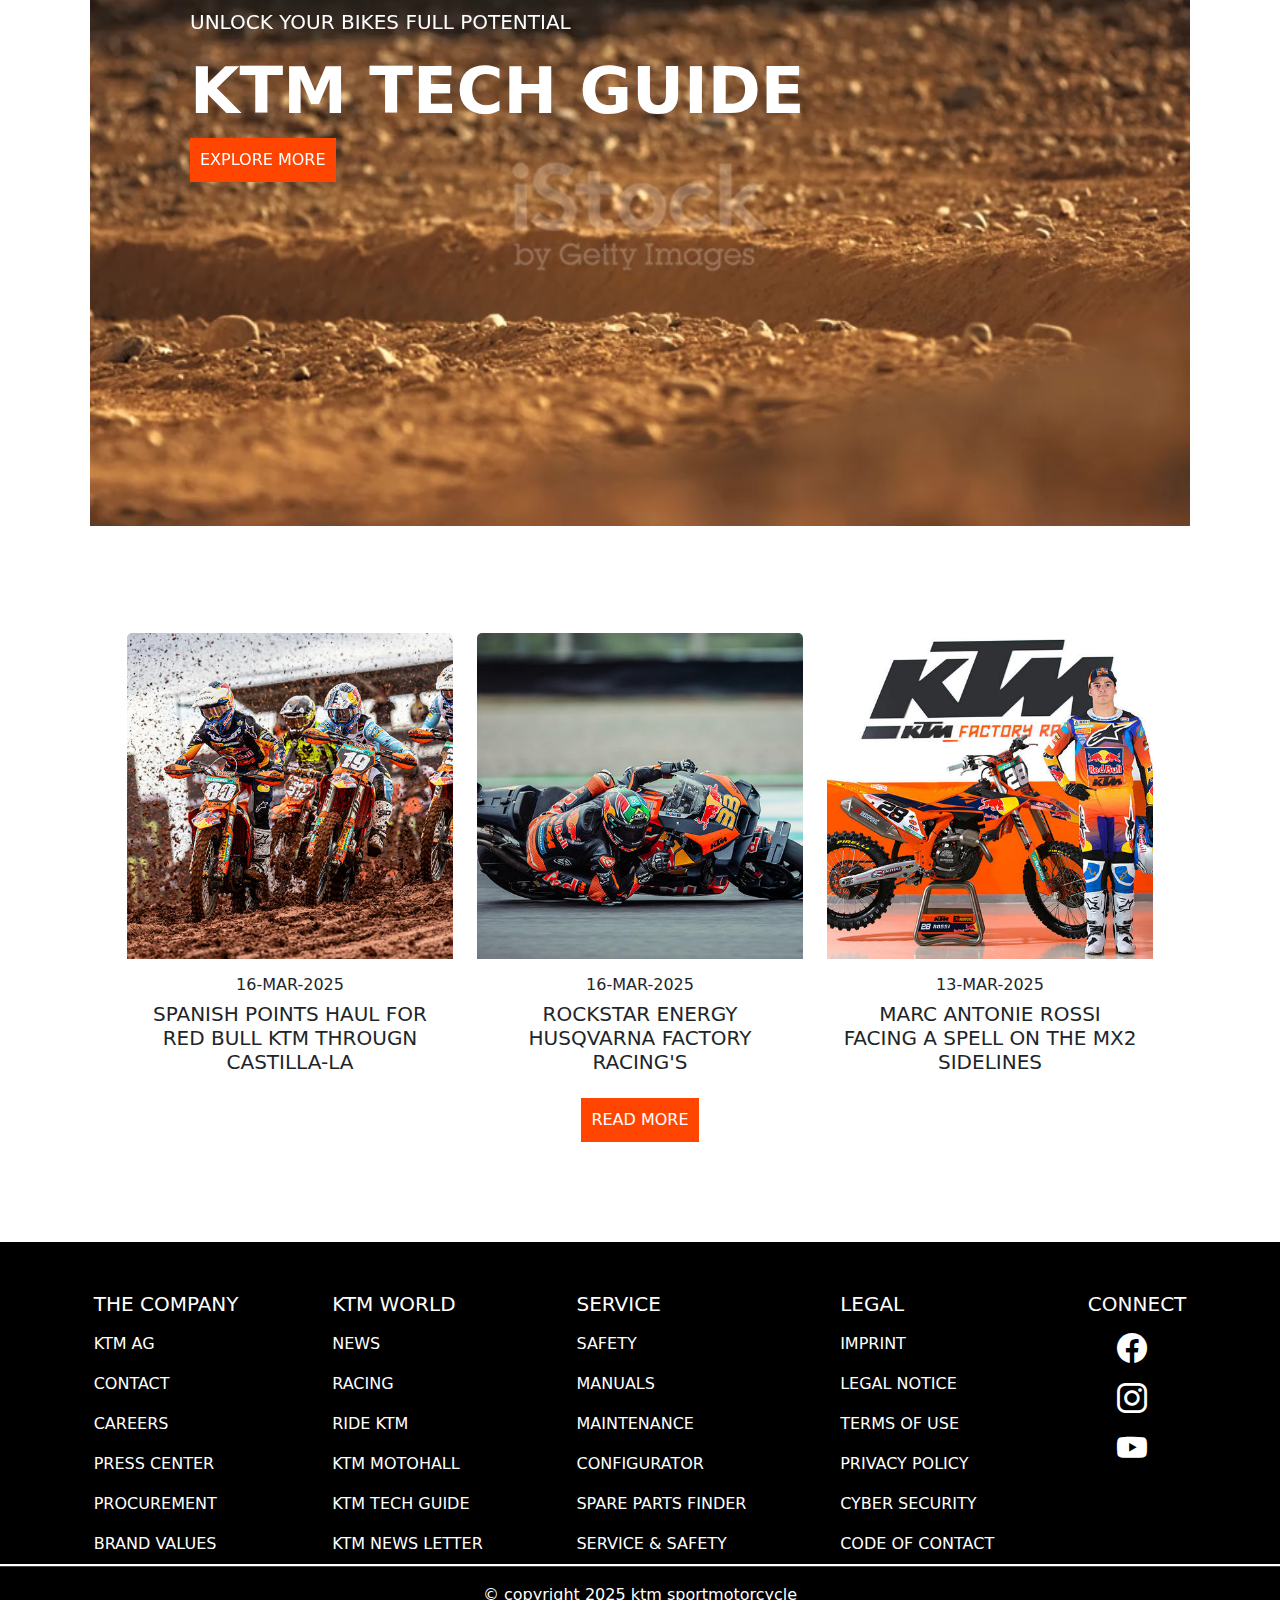
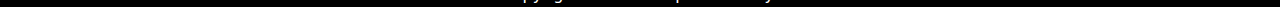
==== commit ebdabeda: "ktm" ====
--- a/sachi/index.html
+++ b/sachi/index.html
@@ -72,8 +72,9 @@
                 <div class="carousel-caption" id="main">
                   <div>
                     <h3>Live Orange,Ride Orange</h3>
-                    <h1 id="blood" class="shake">ORANGE BLOOD</h1>
-                    <button id="Join">Join the Ride Now</button>
+                    <h1 id="blood" class="slide-in">ORANG<span id="Flip">E</span>
+                      <span class="rainfall">B</span><span class="rainfall">L</span><span class="rainfall">O</span><span class="rainfall">O</span><span class="rainfall">D</span> </h1>
+                    <button id="Join"> Ride Now</button>
                   </div>
                   
                 </div>
--- a/sachi/ktm.css
+++ b/sachi/ktm.css
@@ -42,14 +42,14 @@
 #blood{
     font-size: 4em;
 }
-.carousel-caption button{
+/* .carousel-caption button{
     background-color:orangered !important;
     padding: 15px;
     border: none;
     font-family:Cambria, Cochin, Georgia, Times, 'Times New Roman', serif;
     color: white;
     font-size: 20px;
-}
+} */
 header hr{
    border: 2px solid orangered;
    margin-top: -1px;
@@ -289,4 +289,124 @@
     width: 550px;
     height: 220px;
     border-radius: 20px;
-}+}
+#Join {
+    width: 130px;
+    height: 40px;
+    line-height: 42px;
+    padding: 0;
+    border: none;
+    background: rgb(255,27,0) !important;
+  background: linear-gradient(0deg, rgba(255,27,0,1) 0%, rgba(251,75,2,1) 100%) !important;
+  }
+  #Join:hover {
+    color: #f0094a !important;
+    background: white !important;
+     box-shadow:none;
+  }
+  #Join:before,
+  #Join:after{
+    content:'';
+    position:absolute;
+    top:0;
+    right:0;
+    height:2px;
+    width:0;
+    background: #f0094a !important;
+    box-shadow:
+     -1px -1px 5px 0px #fff ,
+     7px 7px 20px 0px #0003,
+     4px 4px 5px 0px #0002 !important;
+    transition:400ms ease all;
+  }
+  #Join:after{
+    right:inherit;
+    top:inherit;
+    left:0;
+    bottom:0;
+  }
+  #Join:hover:before,
+  #Join:hover:after{
+    width:100%;
+    transition:800ms ease all;
+  }
+  #Join{
+    width: 130px;
+    height: 40px;
+    color: #fff !important;
+    border-radius: 5px;
+    /* padding: 10px 25px; */
+    font-family: 'Lato', sans-serif;
+    font-weight: 500;
+    background: transparent;
+    cursor: pointer;
+    transition: all 0.3s ease;
+    position: relative;
+    display: inline-block;
+     box-shadow:inset 2px 2px 2px 0px rgba(255,255,255,.5),
+     7px 7px 20px 0px rgba(0,0,0,.1),
+     4px 4px 5px 0px rgba(0,0,0,.1) !important;
+    outline: none;
+  }
+   
+#Flip {
+    display: inline-block;
+    animation: flip 2s ease-in-out infinite;
+    transform-style: preserve-3d; 
+}
+
+@keyframes flip {
+    0% {
+        transform: rotateY(0);
+    }
+    100% {
+        transform: rotateY(360deg);
+    }
+}
+.slide-in {
+    animation: slideIn 1s ease-out;
+}
+@keyframes slideIn {
+    0% { transform: translateX(-100%); }
+    100% { transform: translateX(0); }
+}
+.slide-out {
+    animation: slideout 1s ease-out;
+}
+@keyframes slideout {
+    0% { transform: translateX(100%); }
+    100% { transform: translateX(0); }
+}
+
+
+.rainfall {
+    font-size: 3rem;
+    font-weight: bold;
+    color: orangered;
+    animation: drop 2s 3 ease-in-out ;
+    display: inline-block;
+  }
+  
+  .rainfall:nth-child(1) { animation-delay: 0s; }
+  .rainfall:nth-child(2) { animation-delay: 0.2s; }
+  .rainfall:nth-child(3) { animation-delay: 0.4s; }
+  .rainfall:nth-child(4) { animation-delay: 0.6s; }
+  .rainfall:nth-child(5) { animation-delay: 0.8s; }
+  .rainfall:nth-child(6) { animation-delay: 1s; }
+  .rainfall:nth-child(7) { animation-delay: 1.2s; }
+  .rainfall:nth-child(8) { animation-delay: 1.4s; }
+  
+  @keyframes drop {
+    0% {
+      transform: translateY(-150px);
+      opacity: 0;
+    }
+    50% {
+      opacity: 1;
+    }
+    100% {
+      transform: translateY(0);
+      opacity: 0;
+    }
+  }
+  